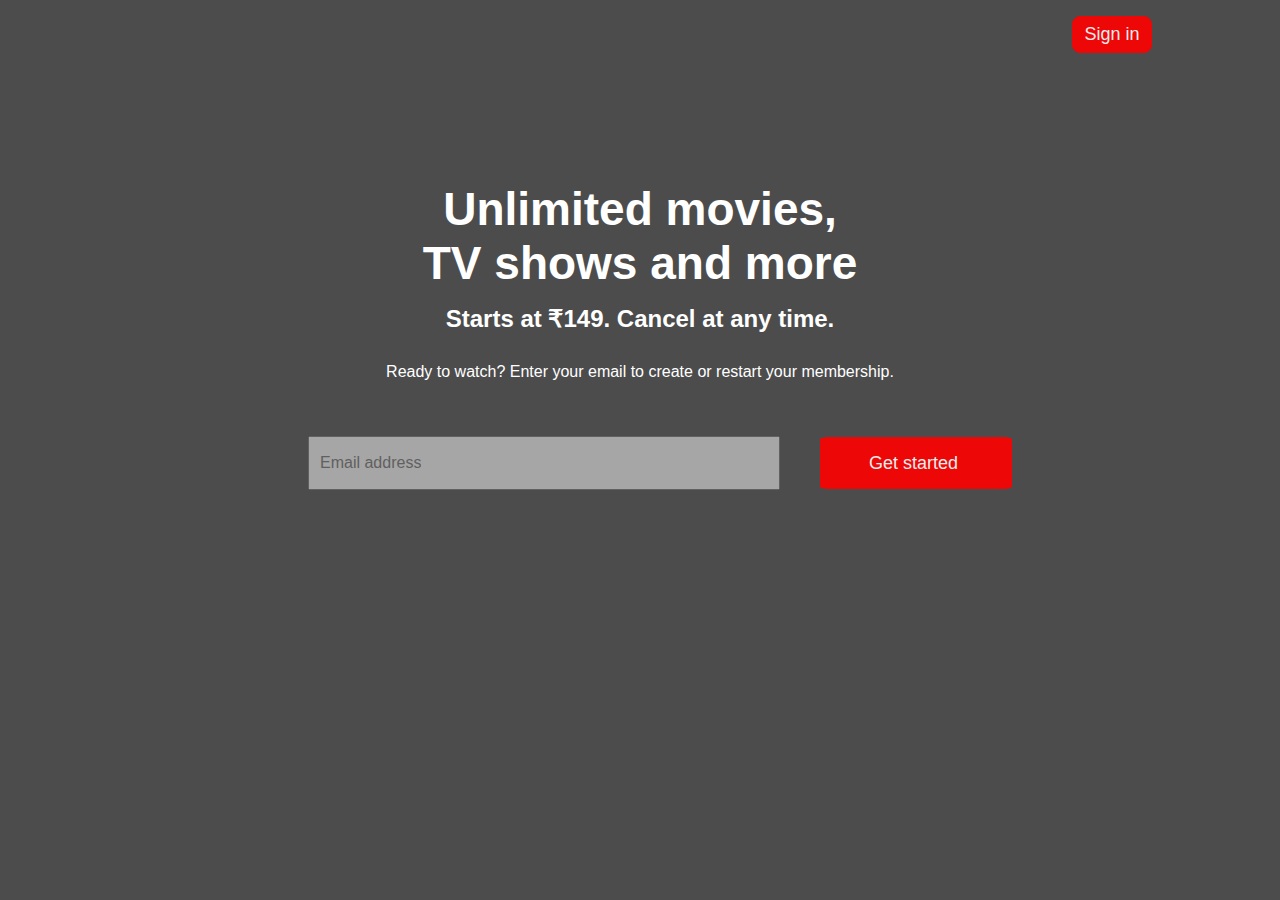
==== index.html @ 1331f70b "Add files via upload" ====
<!DOCTYPE html>
<html lang="en">
<head>
    <meta charset="UTF-8">
    <meta name="viewport" content="width=device-width, initial-scale=1.0">
    <title>Netflix India-Watch Tv Shows</title>
    <link rel="stylesheet" href="style.css">
    <link rel="shortcut icon" href="netflix-img/images/logo top.png"  type="image/x-icon">
</head>
<body>
  <div class="container">
    <div class="box">
        <div class="logo">
            <img src="netflix-img\images\logo.png" alt="">
        </div>
        <div class="side">
            <button ><a href="netflix-img/signup.html">Sign in</a></button>
        </div>
        <div class="content">
            <h1>Unlimited movies,
                <br> TV shows and more</h1>
                <h2>Starts at ₹149. Cancel at any time.</h2>
                <p>Ready to watch? Enter your email to create or restart your membership.</p>
        </div>
        <div class="input">
            <input type="text" placeholder="Email address">
            <button>Get started <img src="" alt=""></button>
        </div>
     
    </div>
  </div>
</body>
</html>
---- style.css ----
*{
    margin: 0px;
    padding: 0px;
    
}
body{
    font-family: 'Segoe UI', Tahoma, Geneva, Verdana, sans-serif;
    background-image: linear-gradient(rgb(0,0,0,0.7),rgb(0,0,0,0.7)),url("netflix-img/images/header-image.png"); 
    position: relative;
}
.logo{
    display: flex;
    
}

.logo img{

    height: 40px;
    margin: 20px 60px;
    padding-left: 70px;
}
.side{
    position: absolute;
    right: 10%;
    top: 3%;

    
}
.side button{
    width: 80px;
    border-radius: 8px;
    height: 2%;
    padding: 7px;
    border: 1px solid red;    
}
h1{
    display: flex;
    color: white;
    text-align: center;
    justify-content: center;
    font-weight: bolder;
    font-size:46px;
    margin-top: 8%;
    
}
h2,p{
    color: white;
    text-align: center;
    justify-content: center;
    padding: 15px;
    font-size:24px;
}
p{
    font-size: 16px;
}
.input{
    display: flex;
    align-items: center;
    justify-content: center;
    
}
input{
    height: 30px;
    width: 35%;
    margin: 40px;
    align-items: center;
    justify-items: center;
    opacity: 0.5;
    padding: 10px;
    color: black;
    font-size: 16px;
}
button{
    height: 52px;
    width: 15%;
    opacity: 0.9;
    background-color: red;
    color: white;
    font-size: large;
    border-radius: 5%;
    border: 1px solid red;

}
button a{
    text-decoration: none;
    color: white;
}
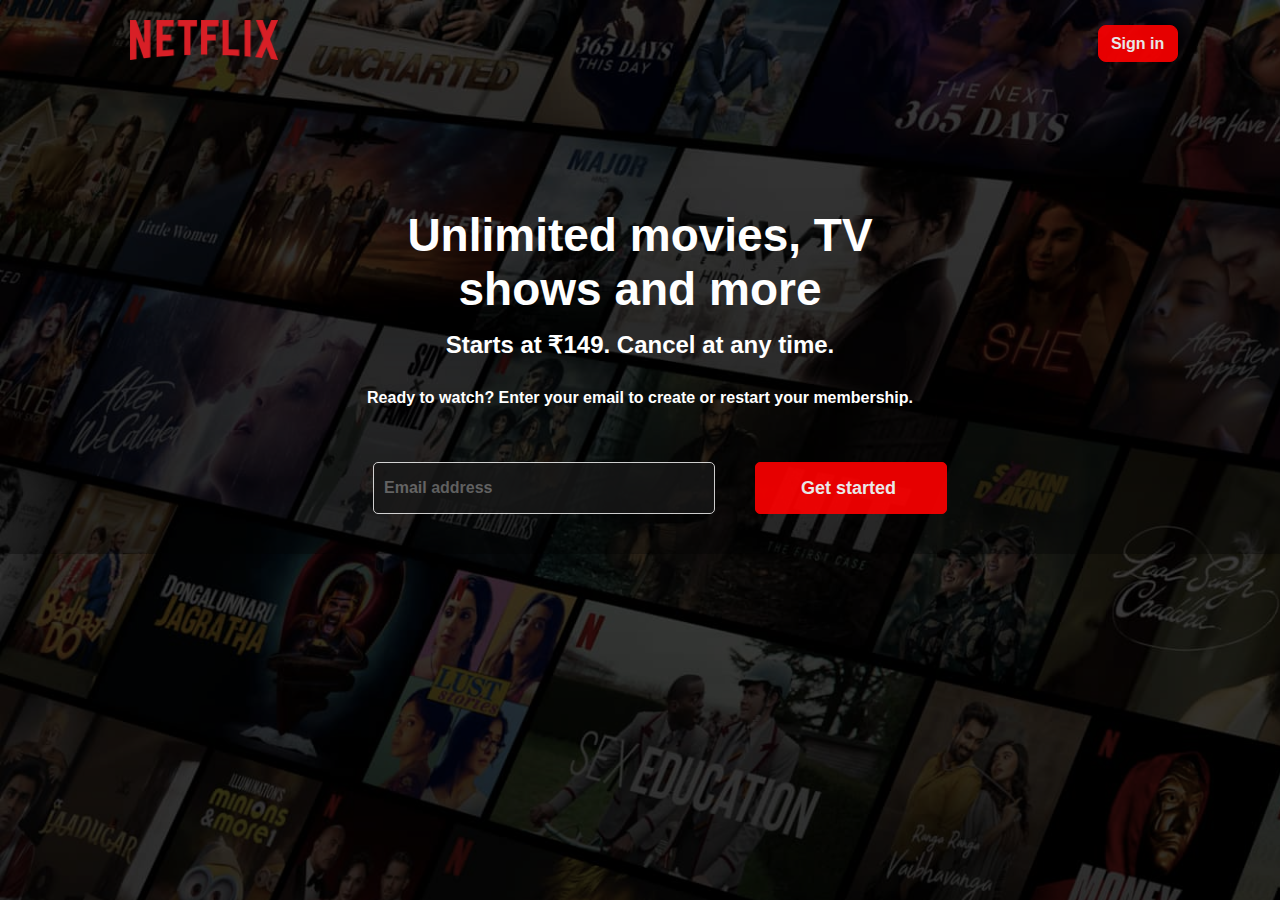
==== commit 198be4f9: "Add files via upload" ====
--- a/index.html
+++ b/index.html
@@ -14,11 +14,11 @@
             <img src="netflix-img\images\logo.png" alt="">
         </div>
         <div class="side">
-            <button ><a href="netflix-img/signup.html">Sign in</a></button>
+            <button ><a href="https://www.netflix.com/login">Sign in</a></button>
         </div>
         <div class="content">
             <h1>Unlimited movies,
-                <br> TV shows and more</h1>
+                 TV <br>shows and more</h1>
                 <h2>Starts at ₹149. Cancel at any time.</h2>
                 <p>Ready to watch? Enter your email to create or restart your membership.</p>
         </div>
--- a/style.css
+++ b/style.css
@@ -1,11 +1,13 @@
 *{
     margin: 0px;
     padding: 0px;
+    font-size: 2rem;
+    font-weight: 700;
     
 }
 body{
-    font-family: 'Segoe UI', Tahoma, Geneva, Verdana, sans-serif;
-    background-image: linear-gradient(rgb(0,0,0,0.7),rgb(0,0,0,0.7)),url("netflix-img/images/header-image.png"); 
+    font-family: sans-serif;
+    background-image: linear-gradient(rgb(0,0,0,0.7),rgb(0,0,0,0.8)),url("netflix-img/images/header-image.png"); 
     position: relative;
 }
 .logo{
@@ -21,10 +23,13 @@
 }
 .side{
     position: absolute;
-    right: 10%;
-    top: 3%;
+    right: 8%;
+    top: -10px;
 
     
+}
+.side a{
+    font-size: 16px;
 }
 .side button{
     width: 80px;
@@ -40,7 +45,7 @@
     justify-content: center;
     font-weight: bolder;
     font-size:46px;
-    margin-top: 8%;
+    margin-top: 10%;
     
 }
 h2,p{
@@ -58,18 +63,24 @@
     align-items: center;
     justify-content: center;
     
+    
 }
 input{
     height: 30px;
-    width: 35%;
+    width: 25%;
     margin: 40px;
     align-items: center;
     justify-items: center;
-    opacity: 0.5;
+    opacity: 0.8;
     padding: 10px;
-    color: black;
     font-size: 16px;
+    background-color: rgb(24, 24, 24);
+    border-radius: 5px;
+    border: 1px solid white;
+    color: white;
+    
 }
+
 button{
     height: 52px;
     width: 15%;
@@ -77,11 +88,36 @@
     background-color: red;
     color: white;
     font-size: large;
-    border-radius: 5%;
+    border-radius: 5px;
     border: 1px solid red;
 
 }
 button a{
     text-decoration: none;
     color: white;
-}+}
+@media only screen and (max-width: 600px) {
+     *{
+        
+        font-weight: 800;
+     }
+     h1{
+        font-size: 1.2rem;
+     }
+     h2{
+        font-size: 0.6rem !important;
+     }
+     p{
+        font-size: 0.4rem;
+     }
+     input{
+        width: 100% ;
+     }
+     .input button{
+        position: absolute;
+        top: 100%;  
+        width: 40%; 
+     }
+
+     
+  }
